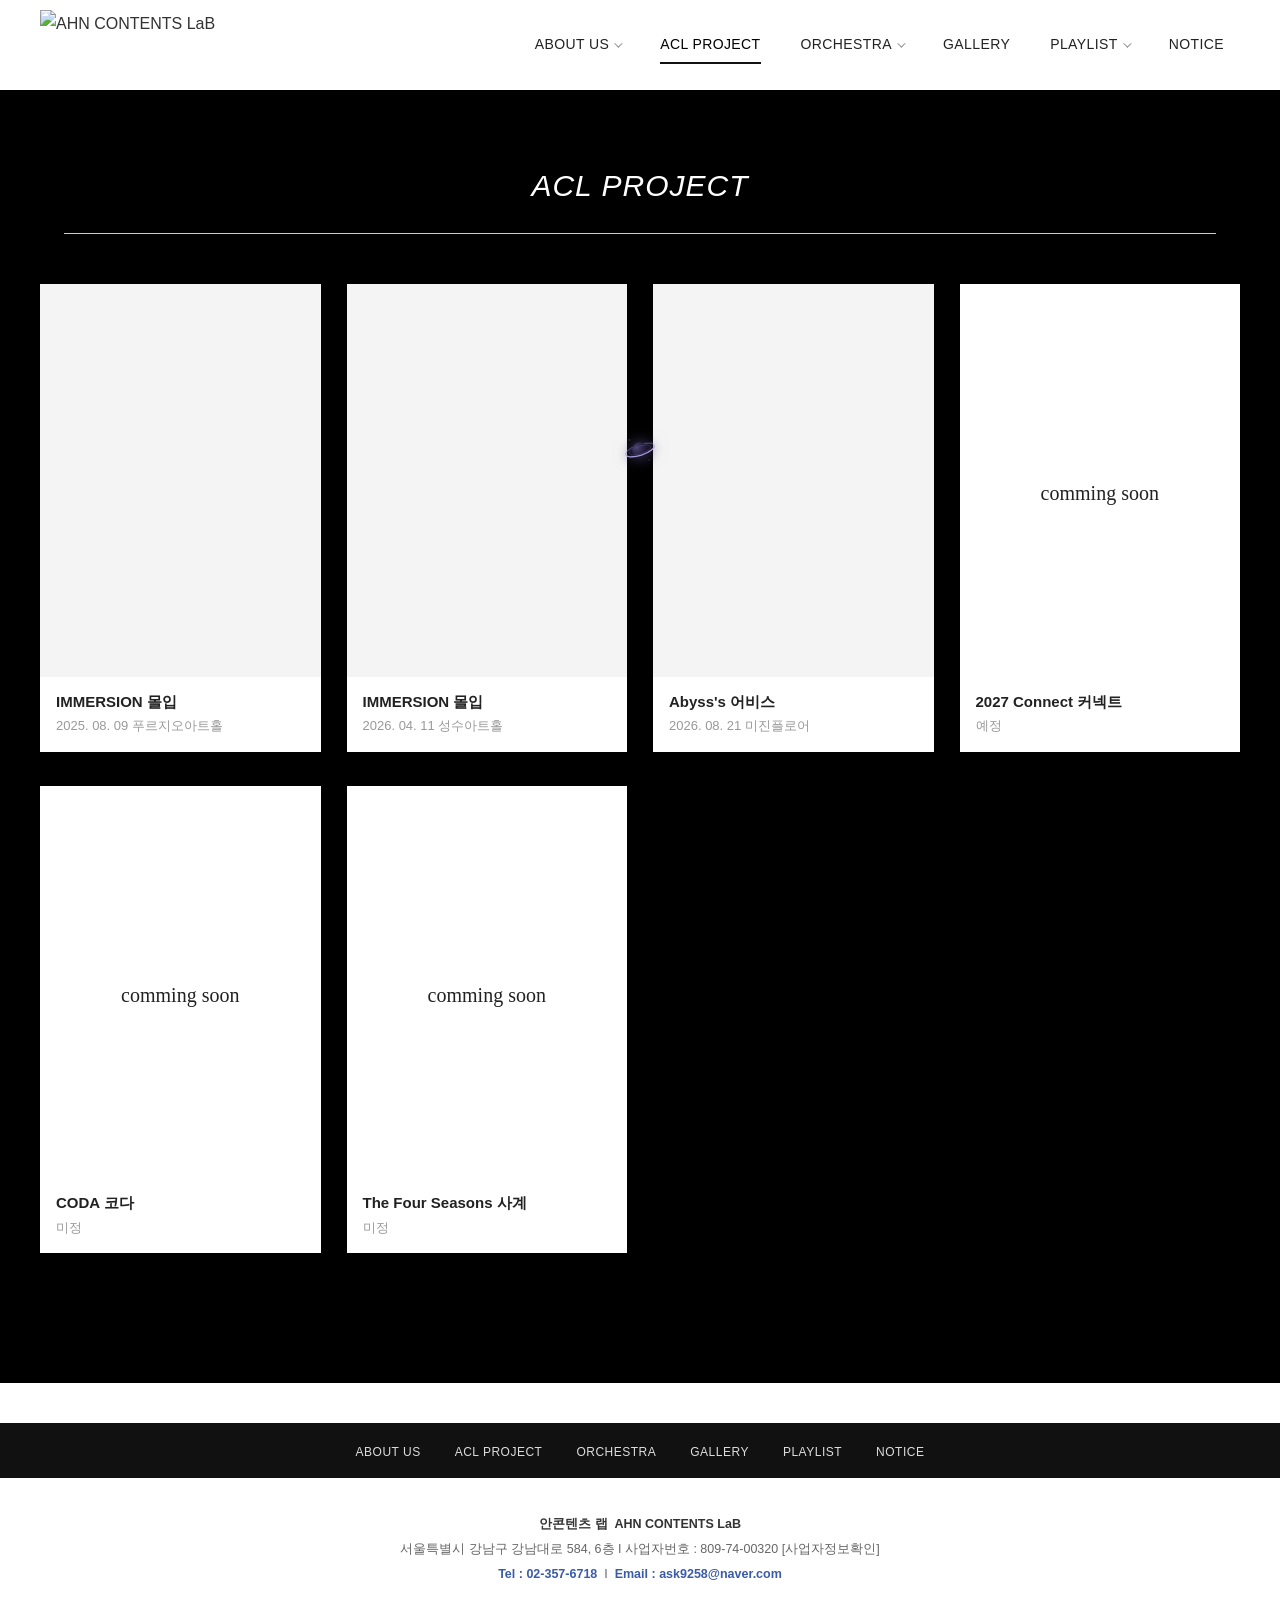
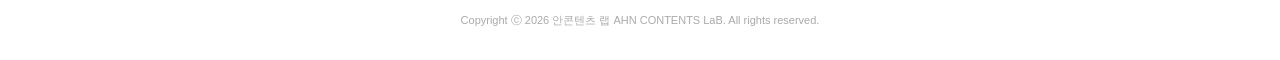
==== acl-project.html @ 682df595 "수정" ====
<!DOCTYPE html>
<html lang="ko">
<head>
  <meta charset="UTF-8">
  <meta name="viewport" content="width=device-width, initial-scale=1.0">
  <title>ACL PROJECT | 안콘텐츠 랩</title>
  <meta name="description" content="안콘텐츠 랩 ACL PROJECT">
  <meta property="og:title" content="ACL PROJECT | 안콘텐츠 랩">
  <meta property="og:description" content="안콘텐츠 랩 ACL PROJECT">
  <link rel="icon" href="images/logo.png">
  <link rel="stylesheet" href="css/style.css">
</head>
<body>
  <header class="site-header">
    <div class="nav-inner">
      <a class="brand" href="index.html"><img src="images/logo.png" alt="AHN CONTENTS LaB"></a>
      <nav aria-label="주 메뉴"><ul class="nav-menu">
        <li class="has-sub"><a href="about.html">ABOUT US<i class="caret"></i></a><ul class="submenu"><li><a href="history.html">History</a></li><li><a href="press.html">Press</a></li></ul></li><li class="active"><a href="acl-project.html">ACL PROJECT</a></li><li class="has-sub"><a href="orchestra.html">ORCHESTRA<i class="caret"></i></a><ul class="submenu"><li><a href="acl-philharmonic.html">ACL Philharmonic</a></li><li><a href="odyssey-symphony.html">Odyssey Symphony</a></li></ul></li><li class=""><a href="gallery.html">GALLERY</a></li><li class="has-sub"><a href="playlist.html">PLAYLIST<i class="caret"></i></a><ul class="submenu"><li><a href="immersion.html">IMMERSION 몰입</a></li></ul></li><li class=""><a href="notice.html">NOTICE</a></li>
      </ul></nav>
      <button class="nav-toggle" aria-label="메뉴"><span></span><span></span><span></span></button>
    </div>
  </header>
  <div class="nav-backdrop"></div>
  <main>
    <div class="page-dark" style="padding-bottom:50px">
      <h1 class="page-title-dark">ACL PROJECT</h1><div class="rule"></div>
      <div class="container"><div class="cards"><div class="cardp reveal" data-d="0"><div class="ph" style="background-image:url('images/thumbnail/20251030/b5d373a53bf98.png')"></div>
  <div class="cap"><div class="t">IMMERSION 몰입</div><div class="d">2025. 08. 09 푸르지오아트홀</div></div>
</div><div class="cardp reveal" data-d="1"><div class="ph" style="background-image:url('images/thumbnail/20251222/df3203bbf62f4.jpg')"></div>
  <div class="cap"><div class="t">IMMERSION 몰입</div><div class="d">2026. 04. 11 성수아트홀</div></div>
</div><div class="cardp reveal" data-d="2"><div class="ph" style="background-image:url('images/abyss-2026.jpg')"></div>
  <div class="cap"><div class="t">Abyss&#x27;s 어비스</div><div class="d">2026. 08. 21 미진플로어</div></div>
</div><div class="cardp reveal" data-d="3"><div class="soon"><img src="images/logo.png" alt=""><span>comming soon</span></div>
  <div class="cap"><div class="t">2027 Connect 커넥트</div><div class="d">예정</div></div>
</div><div class="cardp reveal" data-d="0"><div class="soon"><img src="images/logo.png" alt=""><span>comming soon</span></div>
  <div class="cap"><div class="t">CODA 코다</div><div class="d">미정</div></div>
</div><div class="cardp reveal" data-d="1"><div class="soon"><img src="images/logo.png" alt=""><span>comming soon</span></div>
  <div class="cap"><div class="t">The Four Seasons 사계</div><div class="d">미정</div></div>
</div></div></div>
    </div>
  </main>
  <footer class="site-footer">
    <div class="footer-nav-band"><ul>
      <li><a href="about.html">ABOUT US</a></li>
      <li><a href="acl-project.html">ACL PROJECT</a></li>
      <li><a href="orchestra.html">ORCHESTRA</a></li>
      <li><a href="gallery.html">GALLERY</a></li>
      <li><a href="playlist.html">PLAYLIST</a></li>
      <li><a href="notice.html">NOTICE</a></li>
    </ul></div>
    <div class="footer-info">
      <div><span class="co">안콘텐츠 랩&nbsp;&nbsp;AHN CONTENTS LaB</span></div>
      <div>서울특별시 강남구 강남대로 584, 6층 I 사업자번호 : 809-74-00320 [사업자정보확인]</div>
      <div><a href="tel:02-357-6718">Tel : 02-357-6718</a>&nbsp;&nbsp;I&nbsp;&nbsp;<a href="mailto:ask9258@naver.com">Email : ask9258@naver.com</a></div>
    </div>
    <div class="footer-copy">Copyright ⓒ 2026 안콘텐츠 랩 AHN CONTENTS LaB. All rights reserved.</div>
  </footer>
  <button class="to-top" aria-label="맨 위로">↑</button>
  <script src="js/main.js"></script>
</body>
</html>
---- css/style.css ----
/* =========================================================
   AHN CONTENTS LaB — original imweb design, rebuilt
   ========================================================= */
:root{
  --red:#b02525;
  --text:#333;
  --muted:#999;
  --line:#e5e5e5;
  --nav-h:90px;
  --maxw:1280px;
  --ease:cubic-bezier(.22,.61,.36,1);
}
*{box-sizing:border-box;margin:0;padding:0}
html{scroll-behavior:smooth}
body{
  background:#fff;color:var(--text);
  font-family:Helvetica,Arial,"Noto Sans KR","Apple SD Gothic Neo","Malgun Gothic",sans-serif;
  line-height:1.7;-webkit-font-smoothing:antialiased;overflow-x:hidden;
}
a{color:inherit;text-decoration:none}
img{max-width:100%;display:block}
.container{width:100%;max-width:var(--maxw);margin:0 auto;padding:0 40px}

/* ---------- Header ---------- */
.site-header{
  position:fixed;top:0;left:0;width:100%;height:var(--nav-h);z-index:1000;
  background:#fff;display:flex;align-items:center;
  border-bottom:1px solid transparent;transition:box-shadow .3s,border-color .3s;
}
.site-header.scrolled{border-bottom-color:var(--line);box-shadow:0 2px 14px rgba(0,0,0,.05)}
.nav-inner{width:100%;max-width:1400px;margin:0 auto;padding:0 40px;
  display:flex;align-items:center;justify-content:space-between;gap:20px}
.brand img{height:70px;width:auto}
.nav-menu{display:flex;align-items:center;gap:8px;list-style:none}
.nav-menu>li{position:relative}
.nav-menu>li>a{
  display:flex;align-items:center;gap:5px;height:var(--nav-h);padding:0 16px;
  font-size:14px;letter-spacing:.4px;color:#222;font-weight:500;
  transition:color .25s;text-transform:uppercase;
}
.nav-menu>li:hover>a,.nav-menu>li.active>a{color:#000}
.nav-menu>li>a::after{
  content:"";position:absolute;left:16px;right:16px;bottom:26px;height:2px;
  background:#111;transform:scaleX(0);transform-origin:left;transition:transform .3s var(--ease)}
.nav-menu>li:hover>a::after,.nav-menu>li.active>a::after{transform:scaleX(1)}
.nav-menu>li.has-sub>a .caret{width:6px;height:6px;border-right:1.5px solid currentColor;border-bottom:1.5px solid currentColor;transform:rotate(45deg) translateY(-2px);opacity:.5;transition:transform .3s}
.nav-menu>li.has-sub:hover>a .caret{transform:rotate(225deg) translateY(0)}
.submenu{
  position:absolute;top:calc(var(--nav-h) - 16px);left:6px;min-width:190px;
  background:#fff;border:1px solid var(--line);border-radius:4px;
  padding:6px 0;list-style:none;opacity:0;visibility:hidden;transform:translateY(8px);
  transition:all .25s var(--ease);box-shadow:0 14px 34px rgba(0,0,0,.1)}
.nav-menu>li.has-sub:hover .submenu{opacity:1;visibility:visible;transform:translateY(0)}
.submenu a{display:block;padding:10px 18px;font-size:13px;color:#555;transition:.2s}
.submenu a:hover{background:#f7f7f7;color:#000}
.nav-toggle{display:none;flex-direction:column;gap:5px;background:none;border:0;cursor:pointer;padding:8px}
.nav-toggle span{width:24px;height:2px;background:#111;transition:.35s var(--ease)}

@media (max-width:960px){
  :root{--nav-h:64px}
  .brand img{height:46px}
  .nav-toggle{display:flex}
  .nav-menu{
    position:fixed;top:0;right:0;width:min(80vw,320px);height:100vh;
    flex-direction:column;align-items:stretch;gap:0;background:#fff;
    border-left:1px solid var(--line);padding:calc(var(--nav-h) + 10px) 18px 40px;
    transform:translateX(100%);transition:transform .4s var(--ease);overflow-y:auto;z-index:1001}
  body.nav-open .nav-menu{transform:translateX(0)}
  body.nav-open .nav-toggle{position:relative;z-index:1002}
  body.nav-open .nav-toggle span:nth-child(1){transform:translateY(7px) rotate(45deg)}
  body.nav-open .nav-toggle span:nth-child(2){opacity:0}
  body.nav-open .nav-toggle span:nth-child(3){transform:translateY(-7px) rotate(-45deg)}
  .nav-menu>li>a{height:auto;padding:15px 6px;font-size:14px;border-bottom:1px solid var(--line);justify-content:space-between}
  .nav-menu>li>a::after{display:none}
  .submenu{position:static;opacity:1;visibility:visible;transform:none;box-shadow:none;border:0;
    padding:0 0 6px 12px;max-height:0;overflow:hidden;transition:max-height .35s var(--ease)}
  .nav-menu>li.has-sub.open .submenu{max-height:300px}
  .nav-backdrop{position:fixed;inset:0;background:rgba(0,0,0,.4);opacity:0;visibility:hidden;transition:.4s;z-index:999}
  body.nav-open .nav-backdrop{opacity:1;visibility:visible}
}

/* ---------- Hero (home) ---------- */
.hero{
  position:relative;margin-top:var(--nav-h);height:calc(100vh - var(--nav-h));min-height:520px;
  background:#000;overflow:hidden;display:flex;align-items:center;justify-content:center;
}
.hero-video{position:absolute;top:50%;left:50%;width:177.78vh;min-width:100%;height:56.25vw;min-height:100%;transform:translate(-50%,-50%);pointer-events:none}
.hero-video iframe{width:100%;height:100%;border:0}
.hero::after{content:"";position:absolute;inset:0;background:rgba(0,0,0,.25)}
.hero-content{position:relative;z-index:2;text-align:center;color:#fff}
.hero-content h1{
  font-style:italic;font-weight:300;letter-spacing:-1px;
  font-size:clamp(52px,9vw,110px);line-height:1.25;color:#fff;
}
.hero-content .ig-btn{
  display:inline-block;margin-top:56px;border:1px solid #fff;color:#fff;
  padding:13px 34px;font-size:13px;font-style:italic;letter-spacing:.5px;
  transition:all .3s;background:transparent;
}
.hero-content .ig-btn:hover{background:#fff;color:#000}

/* ---------- Sections (home) ---------- */
section.block{padding:80px 0}
.sec-title{
  color:var(--red);font-size:26px;font-weight:700;letter-spacing:1px;
  text-transform:uppercase;margin-bottom:34px;
}
.dark-band{background:#000;padding:60px 0}
.video-row{display:grid;grid-template-columns:repeat(3,1fr);gap:8px}
.embed{position:relative;width:100%;aspect-ratio:16/9;background:#000;overflow:hidden}
.embed iframe{position:absolute;inset:0;width:100%;height:100%;border:0}

/* performance poster grid */
.perf-grid{display:grid;grid-template-columns:repeat(auto-fill,minmax(240px,1fr));gap:26px}
.poster{display:block}
.poster img{width:100%;border:1px solid var(--line)}

/* ---------- Page titles ---------- */
.page-dark{background:#000;color:#fff}
.page-title-dark{
  text-align:center;font-style:italic;font-weight:400;font-size:30px;letter-spacing:1px;color:#fff;
  padding:70px 0 22px;
}
.page-title-dark + .rule{width:min(1180px,90%);margin:0 auto;border-bottom:1px solid rgba(255,255,255,.8)}
.page-title-light{
  color:#111;font-size:30px;font-weight:700;letter-spacing:1px;text-transform:uppercase;
  padding:70px 0 10px;text-align:center;
}
.page-sub{color:var(--muted);text-align:center;font-size:14px;margin-bottom:10px}
main{padding-top:var(--nav-h)}
main.no-pad{padding-top:0}

/* ---------- Card grids (posters + captions) ---------- */
.cards{display:grid;grid-template-columns:repeat(4,1fr);gap:34px 26px;padding:50px 0 80px}
.cardp .ph{aspect-ratio:3/4.2;background:#f4f4f4 center/cover no-repeat;border:1px solid var(--line)}
.cardp .cap{padding:12px 2px 0}
.cardp .cap .t{font-size:15px;font-weight:700;color:#222;line-height:1.45}
.cardp .cap .d{font-size:13px;color:var(--muted);margin-top:3px}
.page-dark .cardp .cap{background:#fff;padding:14px 16px;margin-top:0}
.page-dark .cardp .ph{border:0}
.cardp .soon{
  aspect-ratio:3/4.2;background:#fff;display:flex;flex-direction:column;align-items:center;justify-content:center;gap:26px;border:1px solid var(--line)}
.cardp .soon img{width:110px}
.cardp .soon span{font-family:Georgia,'Times New Roman',serif;font-size:20px;color:#222}
.page-dark .cardp .soon{border:0}

@media (max-width:1100px){.cards{grid-template-columns:repeat(3,1fr)}}
@media (max-width:800px){.cards{grid-template-columns:repeat(2,1fr)}.video-row{grid-template-columns:1fr}}
@media (max-width:480px){.cards{grid-template-columns:1fr}}

/* ---------- Gallery ---------- */
.gcards{display:grid;grid-template-columns:repeat(3,1fr);gap:30px;padding:50px 0 80px}
.gcard{position:relative;height:307px;background:#000 center/cover no-repeat;cursor:pointer;overflow:hidden}
.gcard::after{content:"";position:absolute;inset:0;background:rgba(0,0,0,.55);transition:background .35s}
.gcard:hover::after{background:rgba(0,0,0,.3)}
.gcard .cap{
  position:absolute;inset:0;z-index:2;display:flex;align-items:center;justify-content:center;
  color:#fff;font-size:15px;text-align:center;padding:0 20px;line-height:1.6}
@media (max-width:900px){.gcards{grid-template-columns:repeat(2,1fr)}}
@media (max-width:560px){.gcards{grid-template-columns:1fr}}

/* ---------- IMMERSION track list ---------- */
.notes{font-size:13px;font-weight:700;color:#222;padding:44px 0 10px}
.tracks{padding-bottom:80px}
.track-row{
  display:grid;grid-template-columns:155px 1fr auto;gap:26px;align-items:start;
  border-top:2px solid #111;padding:0 4px 26px;margin-top:0}
.track-row .thumb{width:155px;height:155px;background:#f4f4f4 center/cover no-repeat}
.track-row .thumb.soon{display:flex;flex-direction:column;align-items:center;justify-content:center;gap:14px;background:#fff}
.track-row .thumb.soon img{width:64px}
.track-row .thumb.soon span{font-family:Georgia,serif;font-size:13px;color:#222}
.track-row .tt{font-size:22px;color:#222;font-weight:400;margin-top:14px}
.track-row .ts{font-size:13px;color:var(--muted);margin-top:2px}
.track-row .td{font-size:13px;font-style:italic;color:#555;line-height:1.95;margin-top:10px;white-space:pre-line}
.track-row .go{font-size:22px;color:#111;margin-top:18px;transition:transform .3s var(--ease);display:inline-block}
.track-row .go:hover{transform:translateX(6px)}
.tracks .track-row:last-child{border-bottom:2px solid #111}
@media (max-width:640px){.track-row{grid-template-columns:96px 1fr auto}.track-row .thumb{width:96px;height:96px}}

/* ---------- ORCHESTRA ---------- */
.orch-video{background:#000;padding:70px 0}
.orch-video .embed{max-width:1000px;margin:0 auto}
.book-btn{
  display:block;width:max-content;margin:34px auto 0;background:#e8b7bb;color:#7a3b40;
  border:1px solid #d8a3a8;padding:11px 30px;font-size:13px;letter-spacing:1px;transition:.3s}
.book-btn:hover{background:#f2cdd0}

/* ---------- image stack (about) ---------- */
.imgstack{display:flex;flex-direction:column;padding:40px 0 80px}
.imgstack img{width:100%;max-width:1000px;margin:0 auto}

/* ---------- prose ---------- */
.prose{max-width:820px;margin:0 auto;padding:50px 40px 90px;text-align:center}
.prose p{color:#555;margin-bottom:16px;font-size:15px}
.prose .lead-para{font-size:19px;color:#222}

/* ---------- Footer ---------- */
.site-footer{margin-top:40px}
.footer-nav-band{background:#111;padding:14px 0}
.footer-nav-band ul{display:flex;justify-content:center;gap:34px;list-style:none;flex-wrap:wrap}
.footer-nav-band a{color:#ddd;font-size:12px;letter-spacing:.5px;text-transform:uppercase;transition:.25s}
.footer-nav-band a:hover{color:#fff}
.footer-info{background:#fff;text-align:center;padding:34px 20px 8px;color:#666;font-size:12.5px;line-height:2}
.footer-info .co{font-weight:700;color:#333}
.footer-info a{color:#3a5ba9;font-weight:700}
.footer-copy{text-align:center;color:#aaa;font-size:11px;padding:16px 0 30px}

/* ---------- reveal animations ---------- */
.reveal{opacity:0;transform:translateY(26px);transition:opacity .8s var(--ease),transform .8s var(--ease)}
.reveal.in{opacity:1;transform:none}
.reveal[data-d="1"]{transition-delay:.08s}
.reveal[data-d="2"]{transition-delay:.16s}
.reveal[data-d="3"]{transition-delay:.24s}
@media (prefers-reduced-motion:reduce){.reveal{transition:none!important;opacity:1!important;transform:none!important}}

/* lightbox */
.lightbox{position:fixed;inset:0;z-index:2000;background:rgba(0,0,0,.92);display:none;place-items:center;padding:30px;cursor:zoom-out}
.lightbox.open{display:grid}
.lightbox img{max-width:92vw;max-height:88vh}

/* back to top */
.to-top{position:fixed;right:22px;bottom:22px;width:42px;height:42px;border-radius:50%;
  background:#111;color:#fff;display:grid;place-items:center;z-index:900;border:0;cursor:pointer;
  opacity:0;visibility:hidden;transform:translateY(12px);transition:.35s var(--ease);font-size:15px}
.to-top.show{opacity:.85;visibility:visible;transform:none}
.to-top:hover{opacity:1}

/* performance carousel (2-up, like original slider) */
.perf-carousel{display:flex;gap:26px;overflow-x:auto;scroll-snap-type:x mandatory;
  scrollbar-width:none;-ms-overflow-style:none;padding-bottom:6px}
.perf-carousel::-webkit-scrollbar{display:none}
.perf-carousel .slide{flex:0 0 calc(50% - 13px);scroll-snap-align:start}
.perf-carousel .slide img{width:100%;border:1px solid var(--line)}
@media (max-width:760px){.perf-carousel .slide{flex:0 0 86%}}

/* ===== vertical (shorts) hero video cover ===== */
.hero-video.vertical{width:100vw;min-width:0;height:177.78vw;min-height:100%;}
@media (max-aspect-ratio:9/16){.hero-video.vertical{width:auto;min-width:100%;height:100%;aspect-ratio:9/16}}

/* ===== intro splash (Netflix-style) ===== */
.intro-splash{
  position:fixed;inset:0;z-index:5000;background:#000;
  display:flex;align-items:center;justify-content:center;
}
.intro-splash .is-inner{text-align:center;color:#fff}
.intro-splash .is-logo{
  width:110px;margin:0 auto 22px;filter:invert(1);
  opacity:0;transform:scale(.6);
  animation:isLogo 1.6s cubic-bezier(.16,.8,.3,1) .15s forwards;
}
.intro-splash .is-name{
  font-size:clamp(26px,4.6vw,44px);font-weight:700;letter-spacing:.18em;
  opacity:0;transform:translateY(18px) scale(.96);
  animation:isText 1.2s cubic-bezier(.16,.8,.3,1) .55s forwards;
}
.intro-splash .is-name span{color:#fff}
.intro-splash .is-tag{
  margin-top:12px;font-size:12px;letter-spacing:.5em;text-transform:uppercase;color:#fff;
  opacity:0;animation:isText 1s ease .95s forwards;
}
@keyframes isLogo{0%{opacity:0;transform:scale(.6)}60%{opacity:1;transform:scale(1.12)}100%{opacity:1;transform:scale(1)}}
@keyframes isText{to{opacity:1;transform:none}}
.intro-splash.hide{opacity:0;visibility:hidden;transition:opacity .9s ease,visibility 0s .9s}
body.intro-lock{overflow:hidden}

/* ===== cursor earth follower ===== */
.cursor-earth{
  position:fixed;left:0;top:0;z-index:4000;pointer-events:none;
  font-size:22px;line-height:1;transform:translate(-50%,-50%);
  transition:font-size .2s;will-change:transform;
  filter:drop-shadow(0 2px 6px rgba(0,0,0,.25));
}
.cursor-earth.clicked{animation:earthPop .45s cubic-bezier(.2,.9,.3,1.4)}
@keyframes earthPop{0%{scale:1}40%{scale:1.7;rotate:20deg}100%{scale:1;rotate:0deg}}
@media (hover:none),(max-width:760px){.cursor-earth{display:none}}

/* ===== extra motion polish ===== */
.sec-title{position:relative;display:inline-block}
.sec-title::after{content:"";position:absolute;left:0;bottom:-6px;height:2px;width:100%;
  background:var(--red);transform:scaleX(0);transform-origin:left;transition:transform .9s var(--ease) .2s}
.sec-title.in::after{transform:scaleX(1)}
.perf-carousel .slide img{transition:transform .5s var(--ease),box-shadow .5s var(--ease)}
.perf-carousel .slide:hover img{transform:translateY(-8px);box-shadow:0 18px 40px rgba(0,0,0,.18)}
.cardp{transition:transform .45s var(--ease)}
.cardp:hover{transform:translateY(-8px)}
.hero-content .ig-btn{animation:btnFloat 3.4s ease-in-out 2s infinite}
@keyframes btnFloat{0%,100%{transform:translateY(0)}50%{transform:translateY(-7px)}}
.hero-content h1{overflow:hidden}

/* ===== cursor saturn (replaces earth) ===== */
.cursor-saturn{
  position:fixed;left:0;top:0;z-index:4000;pointer-events:none;will-change:transform;
  filter:drop-shadow(0 0 7px rgba(140,120,220,.55)) drop-shadow(0 2px 5px rgba(0,0,0,.35));
}
.cursor-saturn.clicked svg{animation:satPop .5s cubic-bezier(.2,.9,.3,1.4)}
@keyframes satPop{0%{transform:scale(1)}40%{transform:scale(1.55) rotate(24deg)}100%{transform:scale(1) rotate(0)}}
.cursor-saturn .spk{opacity:.15;transform-origin:center;animation:twinkle 1.8s ease-in-out infinite}
.cursor-saturn .s2{animation-delay:.45s}
.cursor-saturn .s3{animation-delay:.9s}
.cursor-saturn .s4{animation-delay:1.3s}
@keyframes twinkle{0%,100%{opacity:.12;transform:scale(.7)}50%{opacity:1;transform:scale(1.35)}}
@media (hover:none),(max-width:760px){.cursor-saturn{display:none}}

/* splash starfield */
.intro-splash .is-stars{position:absolute;inset:0;width:100%;height:100%}
.intro-splash .is-inner{position:relative;z-index:2}
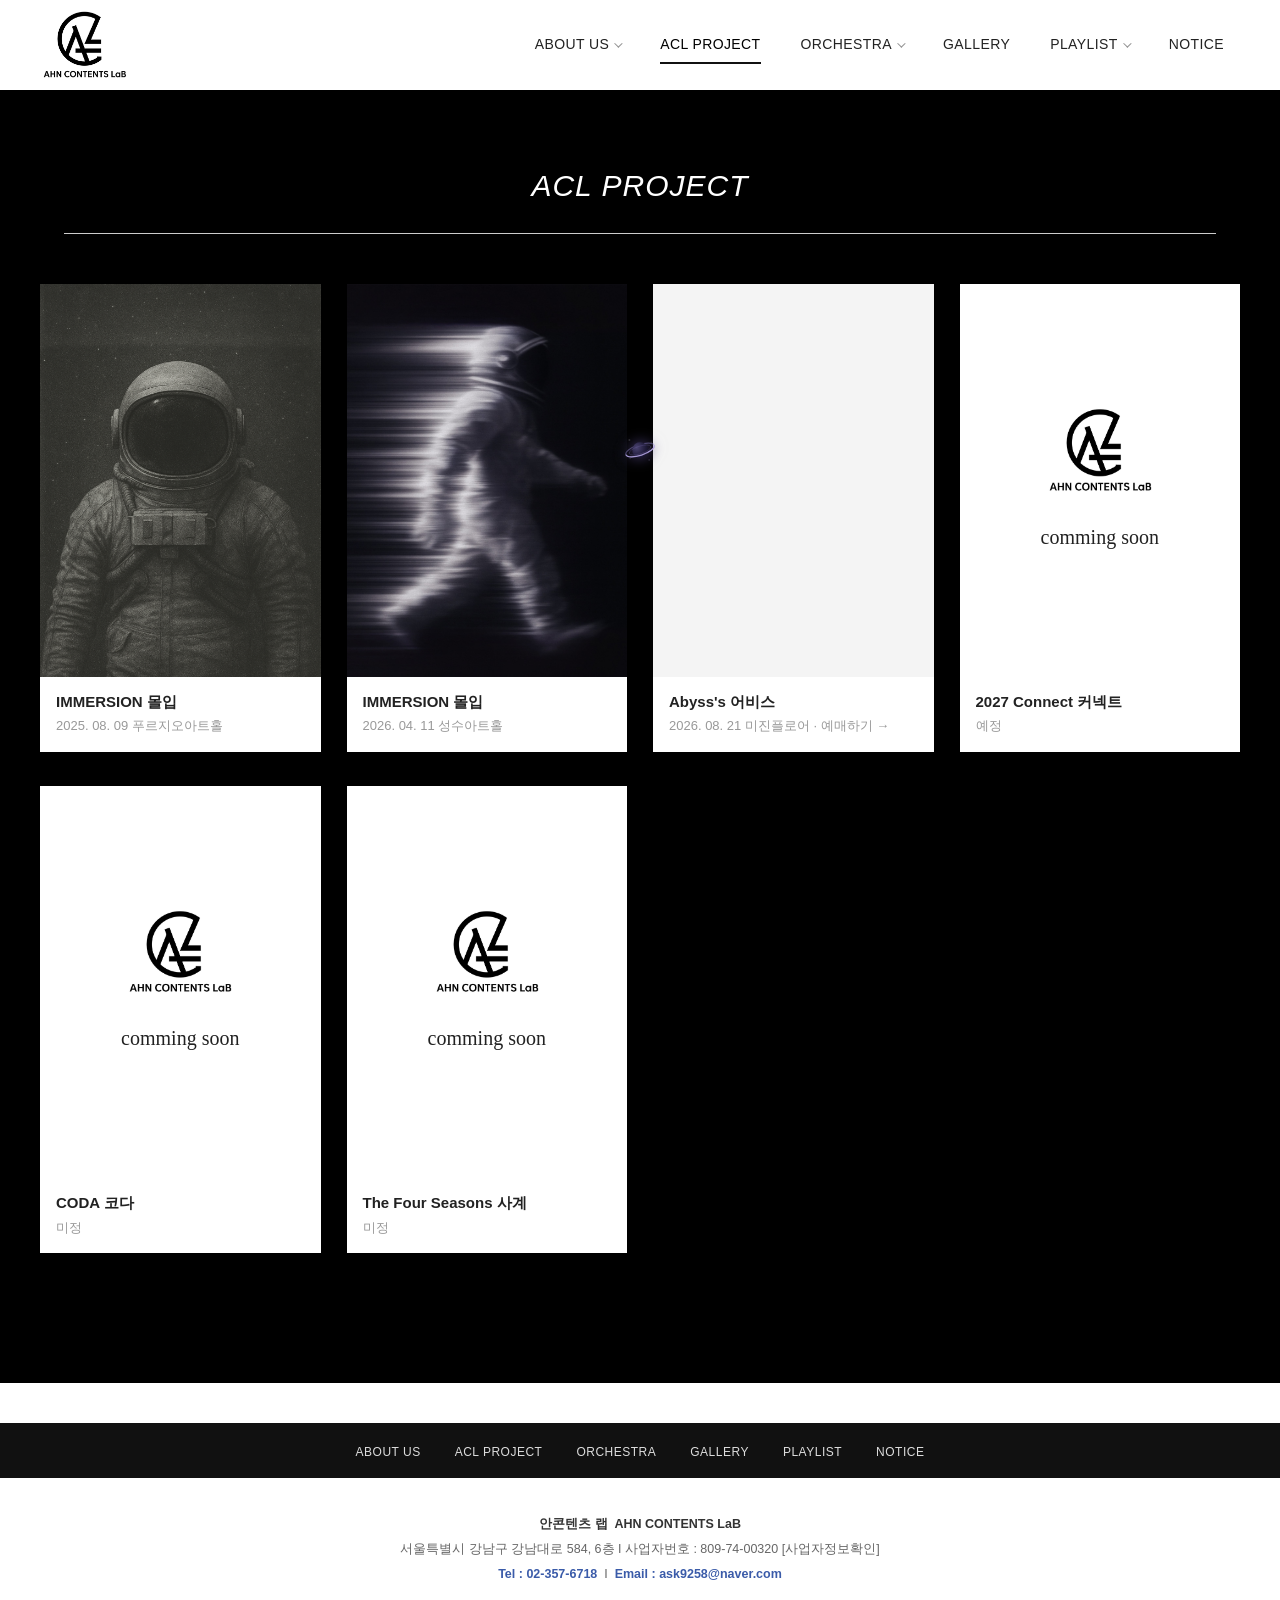
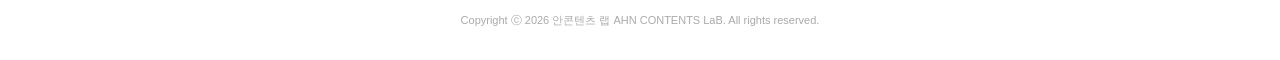
==== commit 0a801ef0: "수정" ====
--- a/acl-project.html
+++ b/acl-project.html
@@ -28,9 +28,9 @@
   <div class="cap"><div class="t">IMMERSION 몰입</div><div class="d">2025. 08. 09 푸르지오아트홀</div></div>
 </div><div class="cardp reveal" data-d="1"><div class="ph" style="background-image:url('images/thumbnail/20251222/df3203bbf62f4.jpg')"></div>
   <div class="cap"><div class="t">IMMERSION 몰입</div><div class="d">2026. 04. 11 성수아트홀</div></div>
-</div><div class="cardp reveal" data-d="2"><div class="ph" style="background-image:url('images/abyss-2026.jpg')"></div>
-  <div class="cap"><div class="t">Abyss&#x27;s 어비스</div><div class="d">2026. 08. 21 미진플로어</div></div>
-</div><div class="cardp reveal" data-d="3"><div class="soon"><img src="images/logo.png" alt=""><span>comming soon</span></div>
+</div><a class="cardp reveal" data-d="2" href="https://booking.naver.com/booking/12/bizes/1672913/items/7874988?startDateTime=2026-08-21T00%3A00%3A00%2B09%3A00" target="_blank" rel="noopener"><div class="ph" style="background-image:url('images/abyss-2026.jpg')"></div>
+  <div class="cap"><div class="t">Abyss&#x27;s 어비스</div><div class="d">2026. 08. 21 미진플로어 · 예매하기 →</div></div>
+</a><div class="cardp reveal" data-d="3"><div class="soon"><img src="images/logo.png" alt=""><span>comming soon</span></div>
   <div class="cap"><div class="t">2027 Connect 커넥트</div><div class="d">예정</div></div>
 </div><div class="cardp reveal" data-d="0"><div class="soon"><img src="images/logo.png" alt=""><span>comming soon</span></div>
   <div class="cap"><div class="t">CODA 코다</div><div class="d">미정</div></div>
--- a/css/style.css
+++ b/css/style.css
@@ -229,9 +229,10 @@
 .perf-carousel{display:flex;gap:26px;overflow-x:auto;scroll-snap-type:x mandatory;
   scrollbar-width:none;-ms-overflow-style:none;padding-bottom:6px}
 .perf-carousel::-webkit-scrollbar{display:none}
-.perf-carousel .slide{flex:0 0 calc(50% - 13px);scroll-snap-align:start}
+.perf-carousel .slide{flex:0 0 calc(25% - 19.5px);scroll-snap-align:start}
 .perf-carousel .slide img{width:100%;border:1px solid var(--line)}
-@media (max-width:760px){.perf-carousel .slide{flex:0 0 86%}}
+@media (max-width:960px){.perf-carousel .slide{flex:0 0 calc(33.33% - 18px)}}
+@media (max-width:640px){.perf-carousel .slide{flex:0 0 calc(50% - 13px)}}
 
 /* ===== vertical (shorts) hero video cover ===== */
 .hero-video.vertical{width:100vw;min-width:0;height:177.78vw;min-height:100%;}
@@ -304,3 +305,18 @@
 /* splash starfield */
 .intro-splash .is-stars{position:absolute;inset:0;width:100%;height:100%}
 .intro-splash .is-inner{position:relative;z-index:2}
+
+/* press gallery */
+.press-cards{display:grid;grid-template-columns:repeat(4,1fr);gap:26px;padding:44px 0 80px}
+.press-cards a{display:block;transition:transform .35s var(--ease)}
+.press-cards a:hover{transform:translateY(-6px)}
+.press-cards .ph{aspect-ratio:16/11;background:#f4f4f4 center/cover no-repeat;border:1px solid var(--line)}
+.press-cards .t{font-size:14px;font-weight:700;color:#222;line-height:1.5;margin-top:10px}
+@media (max-width:1000px){.press-cards{grid-template-columns:repeat(3,1fr)}}
+@media (max-width:760px){.press-cards{grid-template-columns:repeat(2,1fr)}}
+@media (max-width:480px){.press-cards{grid-template-columns:1fr}}
+/* about intro */
+.about-intro{max-width:760px;margin:26px auto 10px;text-align:center;font-size:15.5px;line-height:2.15;color:#333}
+.about-intro b{font-weight:700}
+.about-photos{display:flex;flex-direction:column;gap:22px;max-width:1000px;margin:46px auto 80px;padding:0 20px}
+.about-photos img{width:100%}
